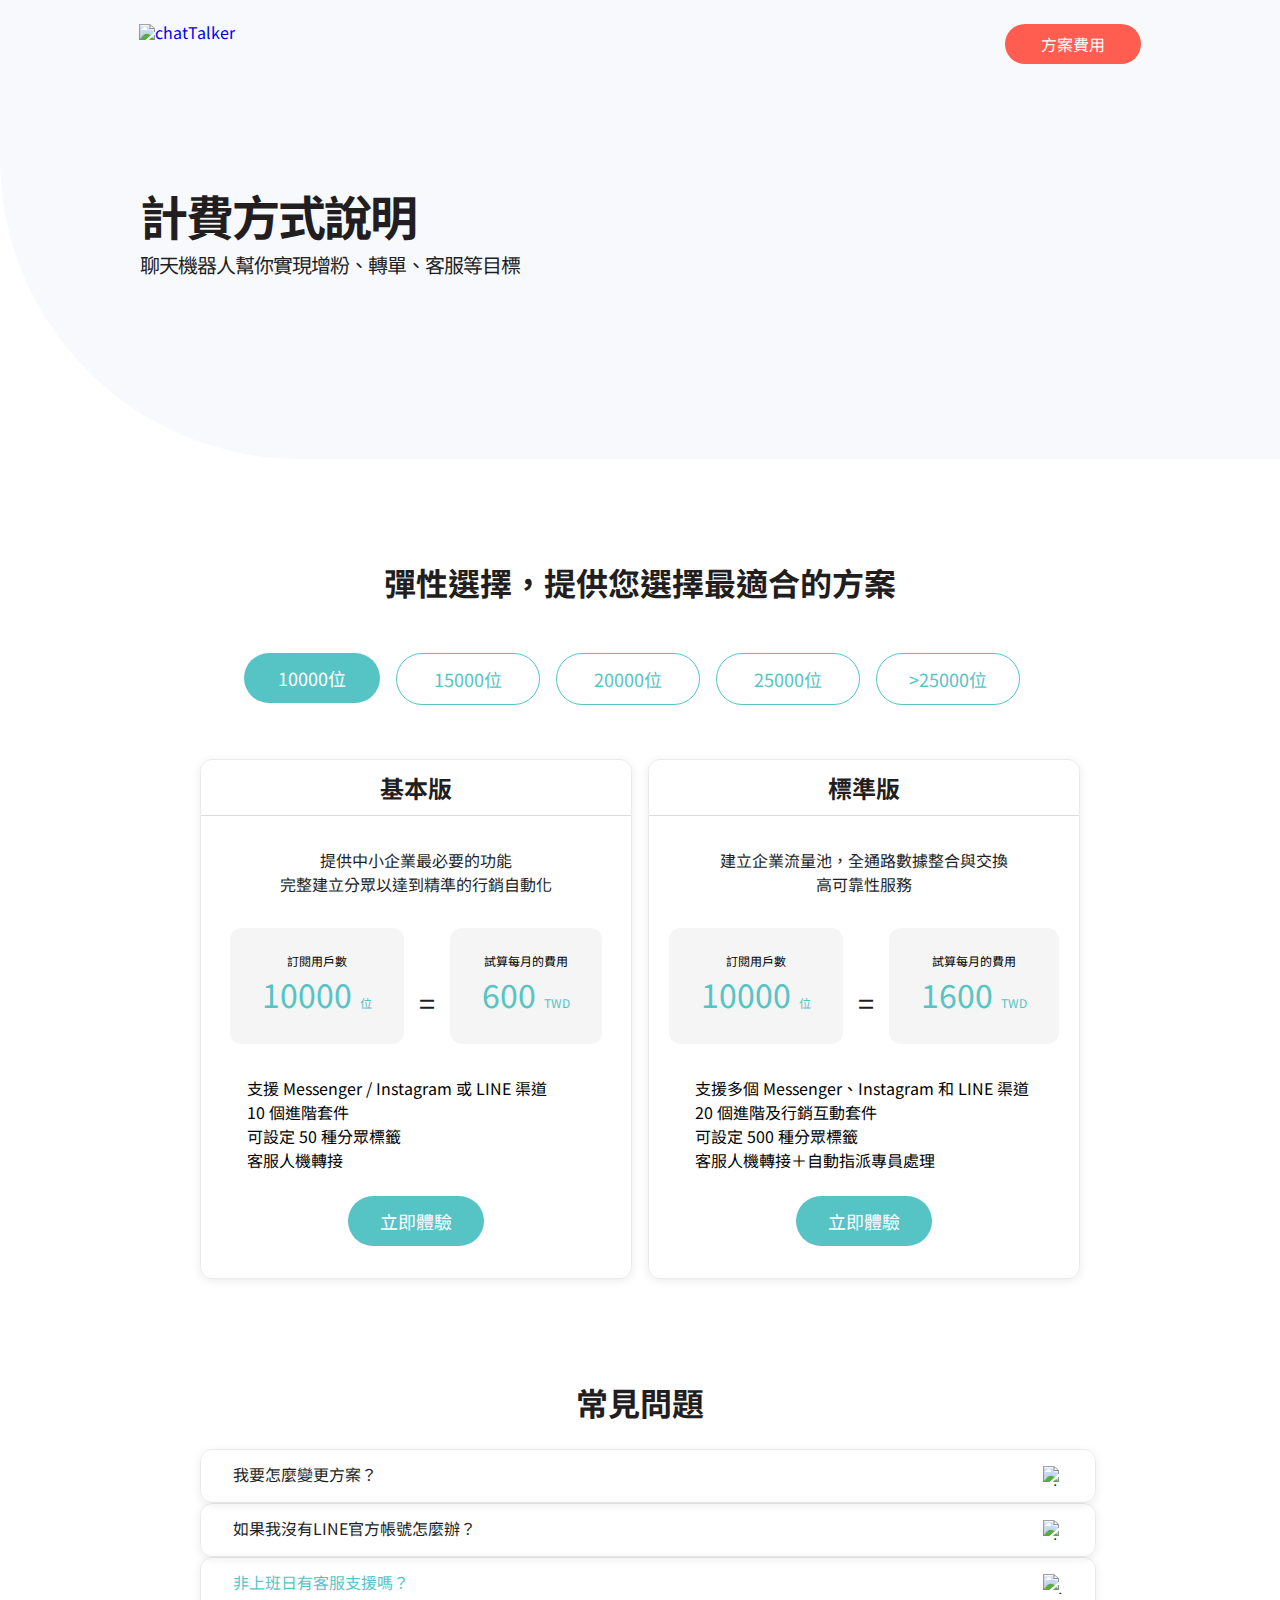
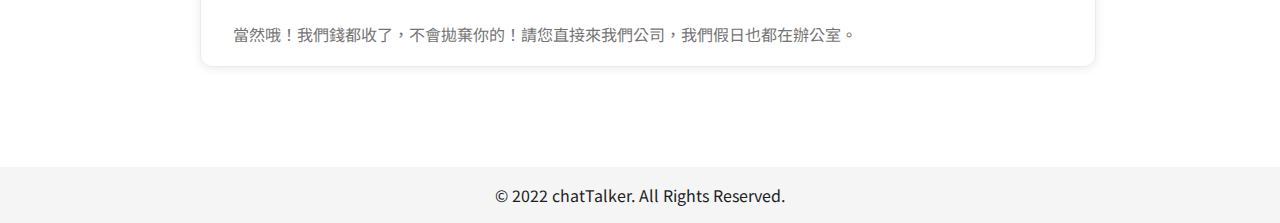
==== p2.html @ 7a667b2c "切版任務二 - chatTalker AI 機器人" ====
<!DOCTYPE html>
<html lang="en">
<head>
    <meta charset="UTF-8">
    <meta http-equiv="X-UA-Compatible" content="IE=edge">
    <meta name="viewport" content="width=device-width, initial-scale=1.0">
    <title>ChatTalker-2</title>
    <link rel="stylesheet" href="./all.css">
    <link rel="preconnect" href="https://fonts.googleapis.com">
    <link rel="preconnect" href="https://fonts.googleapis.com">
    <link rel="preconnect" href="https://fonts.gstatic.com" crossorigin>
    <link href="https://fonts.googleapis.com/css2?family=Noto+Sans+TC:wght@400;700&display=swap" rel="stylesheet"> 
</head>
<body>
    <div class="wrap">
        <div class="header_p2">
            <div class="header_nav">
                <h1><a href="#"><img src="https://raw.githubusercontent.com/hexschool/webLayoutTraining1st/master/chatTalker_images/logo.png" alt="chatTalker"></a></h1>
                <a href="" class="redbut">方案費用</a>
            </div>
            <div class="header_main">
                <div class="header_main_title hmtitle_p2">
                    <h2 class="header_title">計費方式說明</h2>
                    <p class="header_title_s">聊天機器人幫你實現增粉、轉單、客服等目標</p>
                </div>   
            </div>
        </div>
        <div class="container">
            <h2 class="zone_title">彈性選擇，提供您選擇最適合的方案</h2>
            <ul class="container_pricebuts">
                <li><a href="#" class="greenbut">10000位</a></li>
                <li><a href="#" class="greenbut_outline">15000位</a></li>
                <li><a href="#" class="greenbut_outline">20000位</a></li>
                <li><a href="#" class="greenbut_outline">25000位</a></li>
                <li><a href="#" class="greenbut_outline">>25000位</a></li>
            </ul>
            <div class="container_zoneall">
                <div class="container_zone">
                    <h3>基本版</h3>
                    <p class="zone_w">提供中小企業最必要的功能<br>完整建立分眾以達到精準的行銷自動化</p>
                    <ul class="container_rule">
                        <li class="rule_box">
                            <p>訂閱用戶數</p>
                            <p class="box_wgreen"><span>10000</span>位</p>
                        </li>
                        <li class="rule_is">=</li>
                        <li class="rule_box">
                            <p>試算每月的費用</p>
                            <p class="box_wgreen"><span>600</span>TWD</p>
                        </li>
                    </ul>
                    <ul class="container_list">
                        <li>支援 Messenger / Instagram 或 LINE 渠道</li>
                        <li>10 個進階套件</li>
                        <li>可設定 50 種分眾標籤</li>
                        <li>客服人機轉接</li>
                    </ul>
                    <a href="" class="greenbut gbutp2">立即體驗</a>
                </div>
                <div class="container_zone">
                    <h3>標準版</h3>
                    <p class="zone_w">建立企業流量池，全通路數據整合與交換<br>高可靠性服務</p>
                    <ul class="container_rule">
                        <li class="rule_box">
                            <p>訂閱用戶數</p>
                            <p class="box_wgreen"><span>10000</span>位</p>
                        </li>
                        <li class="rule_is">=</li>
                        <li class="rule_box">
                            <p>試算每月的費用</p>
                            <p class="box_wgreen"><span>1600</span>TWD</p>
                        </li>
                    </ul>
                    <ul class="container_list">
                        <li>支援多個 Messenger、Instagram 和 LINE 渠道</li>
                        <li>20 個進階及行銷互動套件</li>
                        <li>可設定 500 種分眾標籤</li>
                        <li>客服人機轉接＋自動指派專員處理</li>
                    </ul>
                    <a href="" class="greenbut">立即體驗</a>
                </div>
            </div>
        </div>
        <div class="qa">
            <h3 class="zone_title">常見問題</h3>
            <ul class="qa_list">
                <li>
                    <div class="qa_list_title">
                        <h3>我要怎麼變更方案？</h3>
                        <img src="https://raw.githubusercontent.com/hexschool/webLayoutTraining1st/master/chatTalker_images/icon_plus.svg" alt="plus">
                    </div>
                    <p></p>
                </li>
                <li>
                    <div class="qa_list_title">
                        <h3>如果我沒有LINE官方帳號怎麼辦？</h3>
                        <img src="https://raw.githubusercontent.com/hexschool/webLayoutTraining1st/master/chatTalker_images/icon_plus.svg" alt="plus">
                    </div>
                    <p></p>
                </li>
                <li class="qalist_open">
                    <div class="qa_list_title">
                        <h3>非上班日有客服支援嗎？</h3>
                        <img src="https://raw.githubusercontent.com/hexschool/webLayoutTraining1st/master/chatTalker_images/icon_minus.svg" alt="minus">
                    </div>
                    <p>當然哦！我們錢都收了，不會拋棄你的！請您直接來我們公司，我們假日也都在辦公室。</p>                   
                </li>
            </ul>
        </div>
        <div class="footer">
            <p>© 2022 chatTalker. All Rights Reserved.</p>
        </div>
    </div>
</body>
</html>
---- all.css ----
/* http://meyerweb.com/eric/tools/css/reset/ 
   v2.0 | 20110126
   License: none (public domain)
*/
html, body, div, span, applet, object, iframe,
h1, h2, h3, h4, h5, h6, p, blockquote, pre,
a, abbr, acronym, address, big, cite, code,
del, dfn, em, img, ins, kbd, q, s, samp,
small, strike, strong, sub, sup, tt, var,
b, u, i, center,
dl, dt, dd, ol, ul, li,
fieldset, form, label, legend,
table, caption, tbody, tfoot, thead, tr, th, td,
article, aside, canvas, details, embed,
figure, figcaption, footer, header, hgroup,
menu, nav, output, ruby, section, summary,
time, mark, audio, video {
  margin: 0;
  padding: 0;
  border: 0;
  font-size: 100%;
  font: inherit;
  vertical-align: baseline;
}

/* HTML5 display-role reset for older browsers */
article, aside, details, figcaption, figure,
footer, header, hgroup, menu, nav, section {
  display: block;
}

body {
  line-height: 1;
}

ol, ul {
  list-style: none;
}

blockquote, q {
  quotes: none;
}

blockquote:before, blockquote:after,
q:before, q:after {
  content: '';
  content: none;
}

table {
  border-collapse: collapse;
  border-spacing: 0;
}

.header {
  width: 100%;
  background-image: url(https://raw.githubusercontent.com/hexschool/webLayoutTraining1st/master/chatTalker_images/bg_home.svg), url(https://raw.githubusercontent.com/hexschool/webLayoutTraining1st/master/chatTalker_images/ball01.svg);
  background-repeat: no-repeat,no-repeat;
  background-position: 100% 0,-25% 140%;
  background-size: contain,auto;
}

.header_p2 {
  background: #F7F9FD;
  border-bottom-left-radius: 300px;
  background-image: url(https://raw.githubusercontent.com/hexschool/webLayoutTraining1st/master/chatTalker_images/banner.svg);
  background-repeat: no-repeat;
  background-position: 90% 0;
  background-size: contain;
  margin-bottom: 100px;
}

.header_nav {
  padding: 24px 139px;
  display: -webkit-box;
  display: -ms-flexbox;
  display: flex;
  -webkit-box-pack: justify;
      -ms-flex-pack: justify;
          justify-content: space-between;
  margin-bottom: 30px;
}

.header_nav h1 {
  width: 218px;
  height: 40px;
}

.redbut {
  display: block;
  padding: 8px 32px;
  background: #FF5D50;
  border-radius: 10em;
  color: #FFF;
  font-size: 16px;
  line-height: 24px;
  width: 136px;
  text-align: center;
}

.header_main {
  display: -webkit-box;
  display: -ms-flexbox;
  display: flex;
  padding: 0 140px 117px;
}

.header_main_title {
  width: 50%;
  margin-top: 158px;
  letter-spacing: -1px;
  margin-bottom: 158px;
}

.header_title_m {
  font-size: 18px;
  line-height: 26px;
  font-weight: bold;
  color: #56C4C5;
}

.header_title {
  font-size: 48px;
  line-height: 70px;
  color: #221E1F;
  font-weight: bold;
  letter-spacing: -2px;
}

.header_title_s {
  font-size: 20px;
  color: #221E1F;
  line-height: 29px;
}

.haeder_main_pic {
  width: 50%;
}

.hmtitle_p2 {
  margin-top: 62px;
  margin-bottom: 63px;
}

@media screen and (max-width: 376px) {
  .header {
    width: 100%;
    background-image: url(https://raw.githubusercontent.com/hexschool/webLayoutTraining1st/master/chatTalker_images/bg_home_sm.svg);
    background-repeat: no-repeat;
    background-position: 60% 94%;
    background-size: 90%;
  }
  .header_nav {
    padding: 16px 20px;
    margin-bottom: 0;
    border-bottom: 1px solid #FFD153;
  }
  .header_nav h1 {
    width: 40%;
    padding-top: 10px;
  }
  .header_main {
    display: block;
    padding: 8% 5% 0;
  }
  .header_main_title {
    width: 100%;
    margin-top: 0;
    letter-spacing: 0;
    margin-bottom: 0;
  }
  .header_title_m {
    font-size: 16px;
    line-height: 24px;
  }
  .header_title {
    font-size: 32px;
    line-height: 46px;
  }
  .header_title_s {
    font-size: 16px;
    line-height: 24px;
  }
  .haeder_main_pic {
    width: 90%;
    margin-top: 8%;
    margin-right: 3%;
    margin-left: 5%;
  }
  .header_p2 {
    background-image: url(https://raw.githubusercontent.com/hexschool/webLayoutTraining1st/master/chatTalker_images/banner_sm.svg);
    background-position: 0 25px;
    background-size: cover;
    margin-bottom: 16%;
  }
  .header_p2 .header_nav {
    background: #FFF;
  }
  .header_p2 .header_title_s {
    padding-bottom: 107%;
  }
}

.greenbut {
  display: block;
  padding: 12px 32px;
  background: #56C4C5;
  border-radius: 10em;
  color: #FFF;
  font-size: 18px;
  line-height: 26px;
  width: 136px;
  text-align: center;
  margin-top: 24px;
  margin-left: auto;
  margin-right: auto;
}

.greenbut_outline {
  display: block;
  padding: 12px 32px;
  background: #FFFFFF;
  border-radius: 10em;
  color: #FFF;
  font-size: 18px;
  line-height: 26px;
  width: 136px;
  text-align: center;
  margin-top: 24px;
  border: 1px solid #56C4C5;
  color: #56C4C5;
  width: 144px;
}

.allzones {
  padding-top: 100px;
  padding-bottom: 100px;
  background-image: url(https://raw.githubusercontent.com/hexschool/webLayoutTraining1st/master/chatTalker_images/ball01.svg), url(https://raw.githubusercontent.com/hexschool/webLayoutTraining1st/master/chatTalker_images/ball02.svg);
  background-repeat: no-repeat;
  background-position: -25% -14.5%, 110% 60%;
}

.zone_title {
  font-size: 32px;
  color: #221E1F;
  line-height: 46px;
  font-weight: bold;
  text-align: center;
  margin-bottom: 24px;
}

.zone_title_s {
  font-size: 20px;
  line-height: 29px;
  color: #221E1F;
  text-align: center;
}

.allzones_zone1 {
  margin-bottom: 100px;
}

.zone1_media {
  display: -webkit-box;
  display: -ms-flexbox;
  display: flex;
  width: 970px;
  margin: 0 auto;
}

.zone1_media li {
  margin-left: 30px;
  margin-right: 30px;
  text-align: center;
}

.zone1_media img {
  width: 90px;
  margin-bottom: 24px;
}

.zone1_media h3 {
  font-size: 24px;
  line-height: 35px;
  font-weight: bold;
  margin-bottom: 24px;
}

.zone1_media p {
  font-size: 16px;
  line-height: 24px;
  color: #747474;
}

.zone2_role {
  width: 80%;
  margin: 48px auto 100px;
  display: -webkit-box;
  display: -ms-flexbox;
  display: flex;
  -webkit-box-pack: space-evenly;
      -ms-flex-pack: space-evenly;
          justify-content: space-evenly;
}

.zone2_role li {
  width: 25%;
  border: 1px solid #00000014;
  -webkit-box-shadow: 0px 2px 10px #00000014;
          box-shadow: 0px 2px 10px #00000014;
  border-radius: 12px;
  margin-left: 8px;
  margin-right: 8px;
  padding: 0 16px 24px;
  background-color: #fff;
}

.zone2_role h4 {
  font-size: 16px;
  line-height: 24px;
  color: #56C4C5;
  font-weight: bold;
  text-align: center;
  margin-top: 252px;
  margin-bottom: 16px;
}

.zone2_role p {
  font-size: 16px;
  line-height: 24px;
  color: #221E1F;
  font-weight: normal;
  text-align: center;
}

.zone2_role1 {
  background-image: url(https://raw.githubusercontent.com/hexschool/webLayoutTraining1st/master/chatTalker_images/ch01.svg);
  background-repeat: no-repeat;
}

.zone2_role2 {
  background-image: url(https://raw.githubusercontent.com/hexschool/webLayoutTraining1st/master/chatTalker_images/ch02.svg);
  background-repeat: no-repeat;
}

.zone2_role3 {
  background-image: url(https://raw.githubusercontent.com/hexschool/webLayoutTraining1st/master/chatTalker_images/ch03.svg);
  background-repeat: no-repeat;
}

.zone2_role4 {
  background-image: url(https://raw.githubusercontent.com/hexschool/webLayoutTraining1st/master/chatTalker_images/ch04.svg);
  background-repeat: no-repeat;
}

.allzones_zone3 {
  display: -webkit-box;
  display: -ms-flexbox;
  display: flex;
  -webkit-box-orient: horizontal;
  -webkit-box-direction: reverse;
      -ms-flex-direction: row-reverse;
          flex-direction: row-reverse;
  width: 80%;
  margin: 0 auto;
}

.zone3_jobs {
  display: -webkit-box;
  display: -ms-flexbox;
  display: flex;
  width: 50%;
  -ms-flex-wrap: wrap;
      flex-wrap: wrap;
}

.zone3_job {
  width: 25%;
  border: 1px solid #00000014;
  -webkit-box-shadow: 0px 2px 10px #00000014;
          box-shadow: 0px 2px 10px #00000014;
  border-radius: 12px;
  margin-left: 8px;
  margin-right: 8px;
  padding: 32px;
  width: 40%;
  margin: 14px 23px;
}

.zone3_job div {
  width: 50%;
  border: 1px solid #00000014;
  -webkit-box-shadow: 0px 2px 10px #00000014;
          box-shadow: 0px 2px 10px #00000014;
  border-radius: 100rem;
  margin-left: 8px;
  margin-right: 8px;
  padding: 15px;
}

.zone3_job h3 {
  font-size: 18px;
  line-height: 26x;
  font-weight: bold;
  margin-top: 24px;
  margin-bottom: 16px;
}

.zone3_job p {
  font-size: 16px;
  line-height: 24px;
  color: #221E1F;
}

.zone3_titles {
  width: 30%;
  margin-top: 165px;
  margin-right: 50px;
  margin-left: 137px;
}

.zone3_titles .zone_title {
  text-align: left;
}

.zone3_titles .zone_title_s {
  text-align: left;
}

.zone3_titles .greenbut {
  margin-left: 0;
}

.container {
  margin-bottom: 100px;
  background-image: url(https://raw.githubusercontent.com/hexschool/webLayoutTraining1st/master/chatTalker_images/ball03.svg);
  background-repeat: no-repeat;
  background-size: 360px;
  background-position: -30% 80%;
}

.container_pricebuts {
  display: -webkit-box;
  display: -ms-flexbox;
  display: flex;
  -webkit-box-pack: center;
      -ms-flex-pack: center;
          justify-content: center;
}

.container_pricebuts li {
  margin-right: 16px;
}

.container_zoneall {
  display: -webkit-box;
  display: -ms-flexbox;
  display: flex;
  padding-left: 15%;
  padding-right: 15%;
  margin-top: 54px;
}

.container_zone {
  width: 25%;
  border: 1px solid #00000014;
  -webkit-box-shadow: 0px 2px 10px #00000014;
          box-shadow: 0px 2px 10px #00000014;
  border-radius: 12px;
  margin-left: 8px;
  margin-right: 8px;
  padding: 0 16px 24px;
  padding-left: 0;
  padding-right: 0;
  padding-bottom: 32px;
  width: 50%;
}

.container_zone h3 {
  font-size: 24px;
  line-height: 35px;
  color: #221E1F;
  padding: 10px 19px;
  text-align: center;
  font-weight: bold;
  border-bottom: 1px solid #DDDDDD;
}

.zone_w {
  font-size: 16px;
  line-height: 24px;
  color: #221E1F;
  margin-top: 32px;
  margin-bottom: 32px;
  text-align: center;
}

.container_rule {
  display: -webkit-box;
  display: -ms-flexbox;
  display: flex;
  -webkit-box-align: center;
      -ms-flex-align: center;
          align-items: center;
  -webkit-box-pack: center;
      -ms-flex-pack: center;
          justify-content: center;
}

.rule_box {
  background: #F5F5F5;
  border-radius: 12px;
  padding: 24px 32px;
  text-align: center;
  margin-bottom: 32px;
}

.rule_box p {
  font-size: 12px;
  line-height: 17px;
  margin-bottom: 8px;
}

.box_wgreen {
  color: #56C4C5;
}

.box_wgreen span {
  font-size: 32px;
  line-height: 35px;
  padding-right: 8px;
}

.rule_is {
  margin-left: 15px;
  margin-right: 15px;
  font-size: 29px;
  line-height: 42px;
  color: #221E1F;
}

.container_list {
  margin: 0 46px 8px;
}

.container_list li {
  font-size: 16px;
  line-height: 24px;
  list-style-image: url(https://raw.githubusercontent.com/hexschool/webLayoutTraining1st/master/chatTalker_images/icon_check.svg);
}

@media screen and (max-width: 376px) {
  .zone_title {
    font-size: 28px;
    line-height: 40px;
    margin-bottom: 32px;
  }
  .zone_title_s {
    font-size: 18px;
    line-height: 26px;
  }
  .allzones {
    padding-left: 5.4%;
    padding-right: 5.4%;
    padding-bottom: 16%;
    background-image: url(https://raw.githubusercontent.com/hexschool/webLayoutTraining1st/master/chatTalker_images/ball01.svg), url(https://raw.githubusercontent.com/hexschool/webLayoutTraining1st/master/chatTalker_images/ball02.svg);
    background-repeat: no-repeat;
    background-size: 126px,135px;
    background-position: -32% 2.8%,122% 61%;
  }
  .allzones_zone1 {
    margin-bottom: 16%;
  }
  .zone1_media {
    width: 100%;
    display: block;
  }
  .zone1_media li {
    margin-left: 18%;
    margin-right: 18%;
    margin-bottom: 6.4%;
  }
  .zone1_media img {
    width: 20%;
    margin-bottom: 5%;
  }
  .zone1_media h3 {
    font-size: 18px;
    line-height: 26px;
    margin-bottom: 5%;
  }
  .zone2_role {
    display: block;
    margin: 8.5% 9.8% 16%;
  }
  .zone2_role li {
    width: 100%;
    margin-left: 0;
    margin-right: 0;
    margin-bottom: 9%;
  }
  .zone2_role h4 {
    margin-top: 120%;
  }
  .allzones_zone3 {
    display: block;
    width: 100%;
  }
  .zone3_titles {
    width: 100%;
    margin-left: 0;
    margin-right: 0;
    margin-top: 0;
  }
  .zone3_titles .zone_title {
    text-align: center;
  }
  .zone3_titles .zone_title_s {
    font-size: 16px;
    line-height: 24px;
    text-align: center;
  }
  .zone3_titles .greenbut {
    margin-left: auto;
  }
  .zone3_jobs {
    display: block;
    margin-top: 9.5%;
    width: 100%;
  }
  .zone3_job {
    background: #FFFFFF;
    width: 70%;
    margin-left: 15%;
    margin-right: 15%;
    margin-bottom: 7.3%;
  }
  .container {
    padding-left: 5.4%;
    padding-right: 5.4%;
    margin-bottom: 16%;
    background-size: 200px;
    background-position: -60% 60%;
  }
  .container_pricebuts {
    -webkit-box-pack: start;
        -ms-flex-pack: start;
            justify-content: flex-start;
  }
  .container_pricebuts .greenbut {
    margin-top: 0;
  }
  .container_pricebuts .greenbut_outline {
    margin-top: 0;
  }
  .container_zoneall {
    display: block;
    margin-top: 9.5%;
    padding-left: 0;
    padding-right: 0;
  }
  .container_zone {
    width: 100%;
    margin-left: 0;
    margin-right: 0;
    margin-bottom: 7.2%;
    background: #FFF;
  }
  .container_zone h3 {
    padding-top: 4.8%;
    padding-bottom: 4.8%;
  }
  .zone_w {
    margin-top: 24px;
    margin-bottom: 24px;
  }
  .rule_box {
    padding: 4.8%;
    margin-bottom: 8.1%;
  }
  .rule_is {
    margin-left: 2%;
    margin-right: 2%;
    margin-bottom: 9%;
  }
  .box_wgreen span {
    font-size: 28px;
  }
  .container_list {
    margin-left: 13%;
    margin-right: 4.8%;
  }
  .container_list li {
    font-size: 14px;
    line-height: 20px;
  }
}

.fdzone {
  padding-left: 10%;
  padding-right: 10%;
  background-image: url(https://raw.githubusercontent.com/hexschool/webLayoutTraining1st/master/chatTalker_images/ball03.svg);
  background-repeat: no-repeat;
  background-position: 50px 35px;
}

.fdzone_cards {
  display: -webkit-box;
  display: -ms-flexbox;
  display: flex;
  margin-top: 96px;
}

.fdzone_card {
  width: 33.33%;
  border: 1px solid #00000014;
  -webkit-box-shadow: 0px 2px 10px #00000014;
          box-shadow: 0px 2px 10px #00000014;
  border-radius: 12px;
  margin-left: 8px;
  margin-right: 8px;
  padding: 48px 32px 24px;
  background: #FFFFFF;
  position: relative;
}

.fdzone_card p {
  font-size: 16px;
  line-height: 24px;
  color: #221E1F;
  padding-bottom: 24px;
  border-bottom: 1px solid #747474;
}

.fdzone_card h4 {
  font-size: 16px;
  line-height: 24px;
  padding-top: 24px;
  font-weight: bold;
  color: #221E1F;
}

.fdzone_card .fdzone_card_job {
  border-bottom: 0;
  padding-bottom: 0;
}

.fdzone_boxbm {
  display: -webkit-box;
  display: -ms-flexbox;
  display: flex;
  -webkit-box-pack: justify;
      -ms-flex-pack: justify;
          justify-content: space-between;
  -webkit-box-align: center;
      -ms-flex-align: center;
          align-items: center;
}

.fdzone_card_level img {
  width: 16px;
}

.fdzone_card_pic {
  position: absolute;
  top: -48px;
  width: 80px;
  height: 80px;
  border-radius: 10em;
  background-size: contain;
}

.fpic1 {
  background-image: url(https://raw.githubusercontent.com/hexschool/webLayoutTraining1st/master/chatTalker_images/user01.jpg);
}

.fpic2 {
  background-image: url(https://raw.githubusercontent.com/hexschool/webLayoutTraining1st/master/chatTalker_images/user02.jpg);
}

.fpic3 {
  background-image: url(https://raw.githubusercontent.com/hexschool/webLayoutTraining1st/master/chatTalker_images/user03.jpg);
}

.scrolldots {
  display: -webkit-box;
  display: -ms-flexbox;
  display: flex;
  margin-top: 24px;
  margin-bottom: 100px;
  -webkit-box-pack: center;
      -ms-flex-pack: center;
          justify-content: center;
}

.scrolldots li {
  width: 10px;
  height: 10px;
  border-radius: 10em;
  background: #DDDDDD;
  margin-right: 8px;
}

.scrolldots li:last-of-type {
  width: 16px;
  background: #FFD153;
}

.ending {
  background-image: url(https://raw.githubusercontent.com/hexschool/webLayoutTraining1st/master/chatTalker_images/home_footer.svg);
  background-repeat: no-repeat;
  background-size: 100%;
  text-align: center;
  padding-bottom: 100px;
}

.ending h3 {
  font-size: 32px;
  line-height: 46px;
  font-weight: bold;
  text-align: center;
  padding-top: 260px;
  margin-bottom: 24px;
}

@media screen and (max-width: 376px) {
  .fdzone {
    padding-left: 5.4%;
    padding-right: 5.4%;
    background-position: -33% 16%;
  }
  .fdzone_cards {
    margin-top: 27%;
  }
  .fdzone_card {
    width: 100%;
    margin-left: 0;
    margin-right: 0;
  }
  .fdzone_card:nth-of-type(2), .fdzone_card:nth-of-type(3) {
    display: none;
  }
  .scrolldots {
    margin-bottom: 16%;
  }
  .ending {
    background-image: url(https://raw.githubusercontent.com/hexschool/webLayoutTraining1st/master/chatTalker_images/footer_sm.svg);
    padding-bottom: 16%;
  }
  .ending h3 {
    padding-top: 78%;
    font-size: 24px;
    margin-bottom: 0;
  }
}

.qa {
  margin-left: 15%;
  margin-right: 15%;
  margin-bottom: 100px;
}

.qa_list li {
  width: 100%;
  border: 1px solid #00000014;
  -webkit-box-shadow: 0px 2px 10px #00000014;
          box-shadow: 0px 2px 10px #00000014;
  border-radius: 12px;
  margin-left: 8px;
  margin-right: 8px;
  padding: 0 16px 24px;
  padding: 16px 32px;
  cursor: pointer;
}

.qa_list p {
  display: none;
}

.qa_list_title {
  display: -webkit-box;
  display: -ms-flexbox;
  display: flex;
  -webkit-box-pack: justify;
      -ms-flex-pack: justify;
          justify-content: space-between;
  color: #221E1F;
}

.qa_list_title img {
  width: 20px;
  height: 20px;
}

.qalist_open h3 {
  color: #56C4C5;
}

.qalist_open p {
  display: block;
  color: #747474;
  font-size: 16px;
  line-height: 32px;
  margin-top: 24px;
}

@media screen and (max-width: 376px) {
  .qa {
    margin-left: 5.4%;
    margin-right: 5.4%;
    margin-bottom: 16%;
  }
  .qa_list li {
    margin-left: 0;
    margin-right: 0;
    margin-bottom: 4.8%;
    padding: 4.8%;
  }
}

*, *::before, *::after {
  -webkit-box-sizing: border-box;
          box-sizing: border-box;
}

img {
  width: 100%;
}

a {
  text-decoration: none;
}

.wrap {
  width: 100%;
  max-width: 1366px;
  margin: 0 auto;
  font-family: 'Noto Sans TC', sans-serif;
  position: relative;
}

.footer {
  background: #F5F5F5;
  padding-top: 16px;
  padding-bottom: 16px;
  text-align: center;
  font-size: 16px;
  line-height: 24px;
  color: #221E1F;
}
/*# sourceMappingURL=all.css.map */
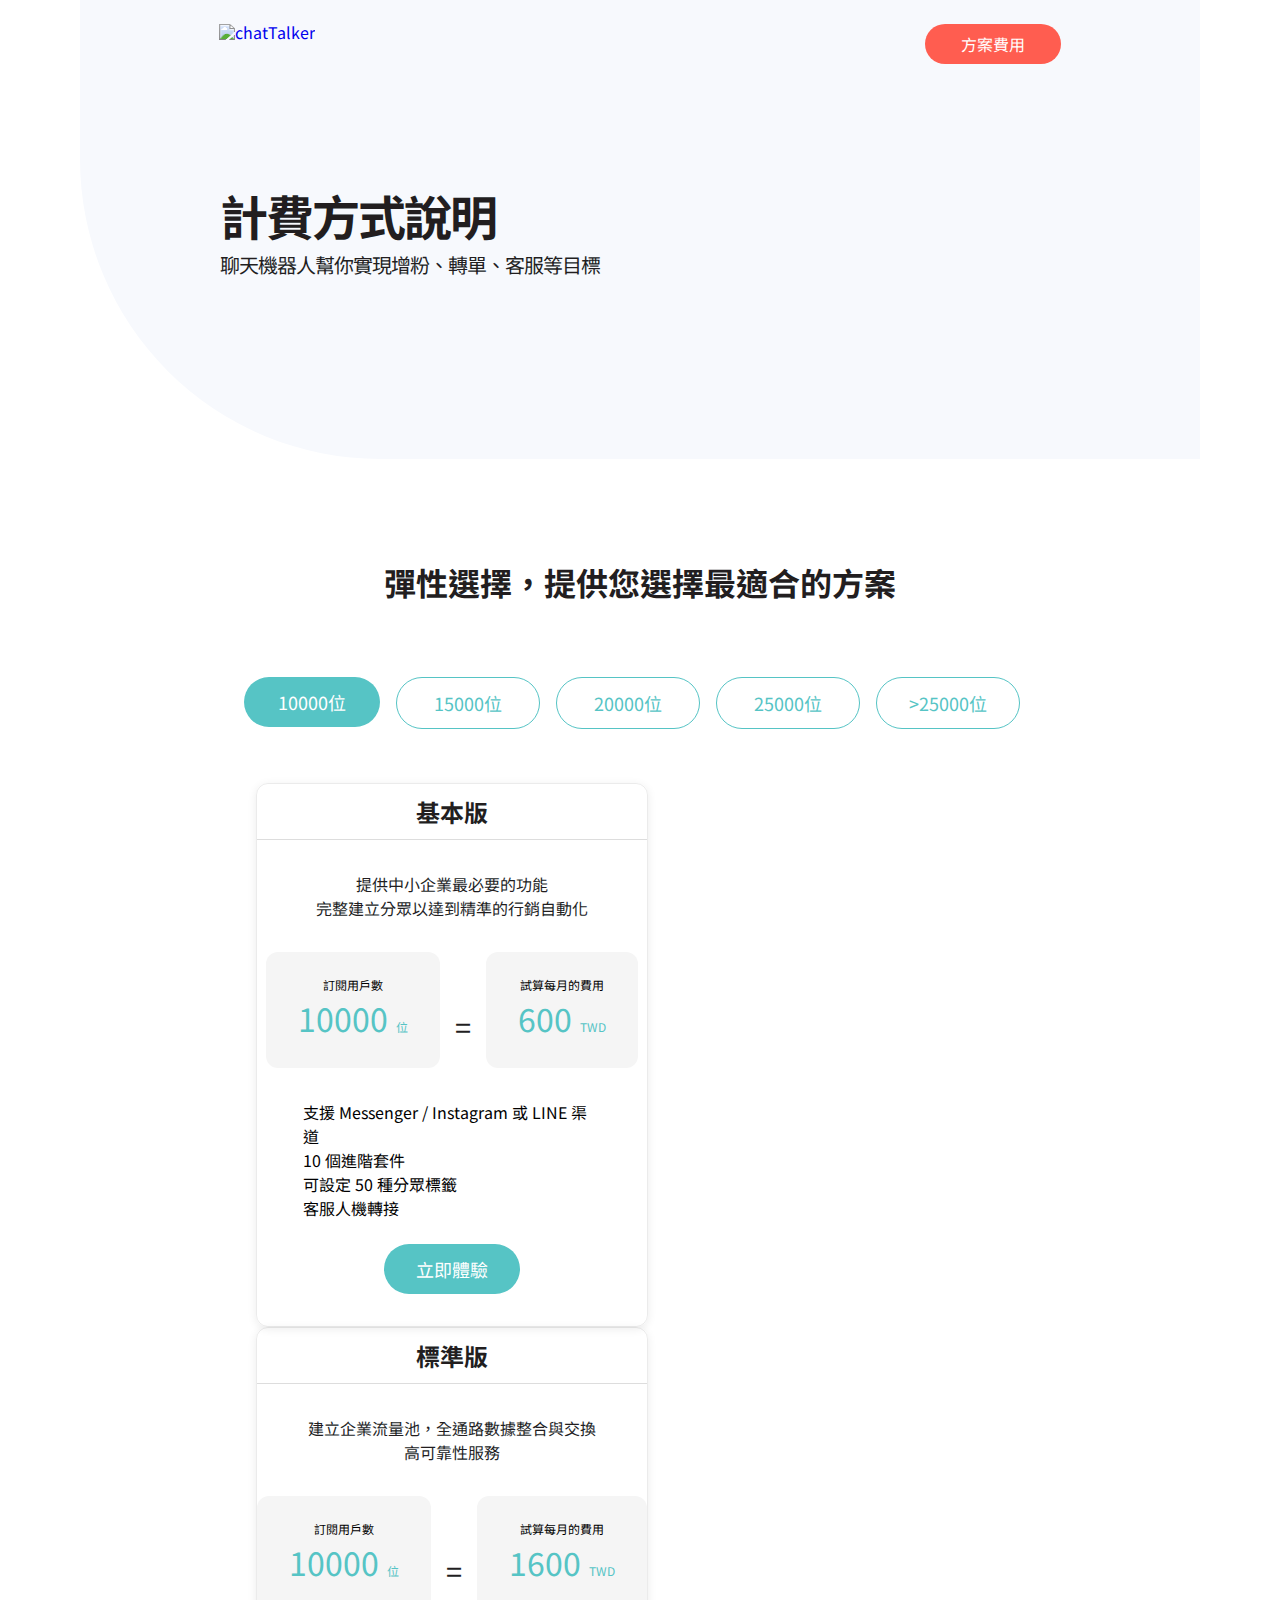
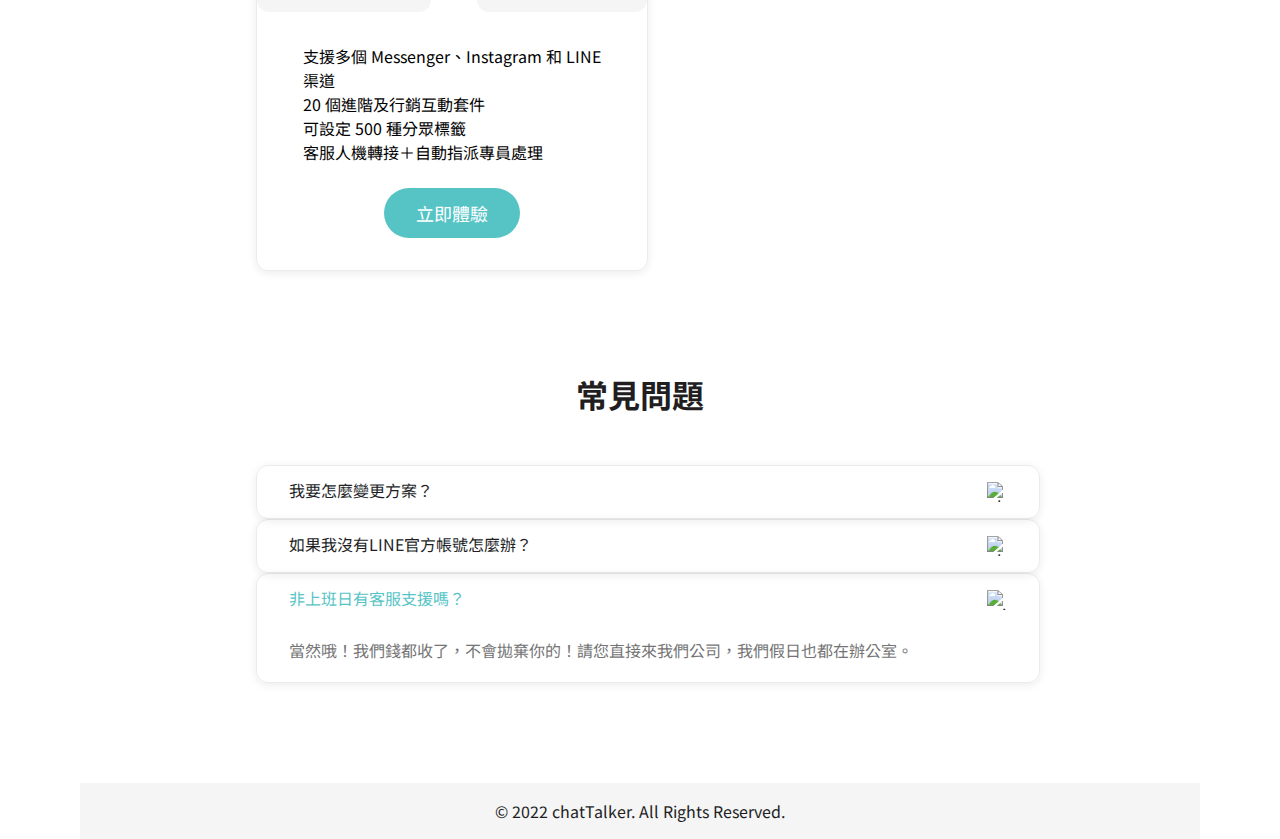
==== commit 05264f2f: "修改1" ====
--- a/p2.html
+++ b/p2.html
@@ -38,17 +38,17 @@
                 <div class="container_zone">
                     <h3>基本版</h3>
                     <p class="zone_w">提供中小企業最必要的功能<br>完整建立分眾以達到精準的行銷自動化</p>
-                    <ul class="container_rule">
-                        <li class="rule_box">
+                    <div class="container_rule">
+                        <div class="rule_box">
                             <p>訂閱用戶數</p>
                             <p class="box_wgreen"><span>10000</span>位</p>
-                        </li>
-                        <li class="rule_is">=</li>
-                        <li class="rule_box">
+                        </div>
+                        <p class="rule_is">=</p>
+                        <div class="rule_box">
                             <p>試算每月的費用</p>
                             <p class="box_wgreen"><span>600</span>TWD</p>
-                        </li>
-                    </ul>
+                        </div>
+                    </div>
                     <ul class="container_list">
                         <li>支援 Messenger / Instagram 或 LINE 渠道</li>
                         <li>10 個進階套件</li>
@@ -60,17 +60,17 @@
                 <div class="container_zone">
                     <h3>標準版</h3>
                     <p class="zone_w">建立企業流量池，全通路數據整合與交換<br>高可靠性服務</p>
-                    <ul class="container_rule">
-                        <li class="rule_box">
+                    <div class="container_rule">
+                        <div class="rule_box">
                             <p>訂閱用戶數</p>
                             <p class="box_wgreen"><span>10000</span>位</p>
-                        </li>
-                        <li class="rule_is">=</li>
-                        <li class="rule_box">
+                        </div>
+                        <p class="rule_is">=</p>
+                        <div class="rule_box">
                             <p>試算每月的費用</p>
                             <p class="box_wgreen"><span>1600</span>TWD</p>
-                        </li>
-                    </ul>
+                        </div>
+                    </div>
                     <ul class="container_list">
                         <li>支援多個 Messenger、Instagram 和 LINE 渠道</li>
                         <li>20 個進階及行銷互動套件</li>
--- a/all.css
+++ b/all.css
@@ -1,3 +1,33 @@
+*, *::before, *::after {
+  -webkit-box-sizing: border-box;
+          box-sizing: border-box;
+}
+
+img {
+  width: 100%;
+}
+
+a {
+  text-decoration: none;
+}
+
+.wrap {
+  max-width: 1120px;
+  margin: 0 auto;
+  font-family: 'Noto Sans TC', sans-serif;
+  position: relative;
+}
+
+.footer {
+  background: #F5F5F5;
+  padding-top: 16px;
+  padding-bottom: 16px;
+  text-align: center;
+  font-size: 16px;
+  line-height: 24px;
+  color: #221E1F;
+}
+
 /* http://meyerweb.com/eric/tools/css/reset/ 
    v2.0 | 20110126
    License: none (public domain)
@@ -216,6 +246,11 @@
   margin-right: auto;
 }
 
+.greenbut:hover {
+  background: #FFD153;
+  color: #221E1F;
+}
+
 .greenbut_outline {
   display: block;
   padding: 12px 32px;
@@ -234,67 +269,67 @@
 
 .allzones {
   padding-top: 100px;
-  padding-bottom: 100px;
   background-image: url(https://raw.githubusercontent.com/hexschool/webLayoutTraining1st/master/chatTalker_images/ball01.svg), url(https://raw.githubusercontent.com/hexschool/webLayoutTraining1st/master/chatTalker_images/ball02.svg);
   background-repeat: no-repeat;
   background-position: -25% -14.5%, 110% 60%;
 }
 
+.allzones > div {
+  margin-bottom: 100px;
+}
+
 .zone_title {
   font-size: 32px;
   color: #221E1F;
   line-height: 46px;
   font-weight: bold;
   text-align: center;
+  margin-bottom: 48px;
+}
+
+.zone_title_s {
+  font-size: 18px;
+  line-height: 26px;
+  color: #221E1F;
+  text-align: center;
+}
+
+.zone_media {
+  display: -webkit-box;
+  display: -ms-flexbox;
+  display: flex;
+  width: 85%;
+  margin: 0 auto;
+}
+
+.zone_media li {
+  width: 30%;
+  margin-left: 3%;
+  margin-right: 3%;
+  text-align: center;
+}
+
+.zone_media img {
+  width: 40%;
   margin-bottom: 24px;
 }
 
-.zone_title_s {
-  font-size: 20px;
-  line-height: 29px;
-  color: #221E1F;
-  text-align: center;
-}
-
-.allzones_zone1 {
-  margin-bottom: 100px;
-}
-
-.zone1_media {
-  display: -webkit-box;
-  display: -ms-flexbox;
-  display: flex;
-  width: 970px;
-  margin: 0 auto;
-}
-
-.zone1_media li {
-  margin-left: 30px;
-  margin-right: 30px;
-  text-align: center;
-}
-
-.zone1_media img {
-  width: 90px;
-  margin-bottom: 24px;
-}
-
-.zone1_media h3 {
+.zone_media h3 {
   font-size: 24px;
   line-height: 35px;
   font-weight: bold;
   margin-bottom: 24px;
 }
 
-.zone1_media p {
+.zone_media p {
   font-size: 16px;
   line-height: 24px;
   color: #747474;
 }
 
-.zone2_role {
+.zone_role {
   width: 80%;
-  margin: 48px auto 100px;
+  margin: 48px auto 0;
   display: -webkit-box;
   display: -ms-flexbox;
   display: flex;
@@ -303,7 +338,7 @@
           justify-content: space-evenly;
 }
 
-.zone2_role li {
+.zone_role li {
   width: 25%;
   border: 1px solid #00000014;
   -webkit-box-shadow: 0px 2px 10px #00000014;
@@ -315,7 +350,7 @@
   background-color: #fff;
 }
 
-.zone2_role h4 {
+.zone_role h4 {
   font-size: 16px;
   line-height: 24px;
   color: #56C4C5;
@@ -325,7 +360,7 @@
   margin-bottom: 16px;
 }
 
-.zone2_role p {
+.zone_role p {
   font-size: 16px;
   line-height: 24px;
   color: #221E1F;
@@ -333,27 +368,27 @@
   text-align: center;
 }
 
-.zone2_role1 {
+.zone_role1 {
   background-image: url(https://raw.githubusercontent.com/hexschool/webLayoutTraining1st/master/chatTalker_images/ch01.svg);
   background-repeat: no-repeat;
 }
 
-.zone2_role2 {
+.zone_role2 {
   background-image: url(https://raw.githubusercontent.com/hexschool/webLayoutTraining1st/master/chatTalker_images/ch02.svg);
   background-repeat: no-repeat;
 }
 
-.zone2_role3 {
+.zone_role3 {
   background-image: url(https://raw.githubusercontent.com/hexschool/webLayoutTraining1st/master/chatTalker_images/ch03.svg);
   background-repeat: no-repeat;
 }
 
-.zone2_role4 {
+.zone_role4 {
   background-image: url(https://raw.githubusercontent.com/hexschool/webLayoutTraining1st/master/chatTalker_images/ch04.svg);
   background-repeat: no-repeat;
 }
 
-.allzones_zone3 {
+.jobzoneall {
   display: -webkit-box;
   display: -ms-flexbox;
   display: flex;
@@ -365,7 +400,7 @@
   margin: 0 auto;
 }
 
-.zone3_jobs {
+.zone_jobs {
   display: -webkit-box;
   display: -ms-flexbox;
   display: flex;
@@ -374,7 +409,7 @@
       flex-wrap: wrap;
 }
 
-.zone3_job {
+.zone_job {
   width: 25%;
   border: 1px solid #00000014;
   -webkit-box-shadow: 0px 2px 10px #00000014;
@@ -384,10 +419,10 @@
   margin-right: 8px;
   padding: 32px;
   width: 40%;
-  margin: 14px 23px;
-}
-
-.zone3_job div {
+  margin: 14px 3%;
+}
+
+.zone_job div {
   width: 50%;
   border: 1px solid #00000014;
   -webkit-box-shadow: 0px 2px 10px #00000014;
@@ -398,7 +433,7 @@
   padding: 15px;
 }
 
-.zone3_job h3 {
+.zone_job h3 {
   font-size: 18px;
   line-height: 26x;
   font-weight: bold;
@@ -406,28 +441,29 @@
   margin-bottom: 16px;
 }
 
-.zone3_job p {
+.zone_job p {
   font-size: 16px;
   line-height: 24px;
   color: #221E1F;
-}
-
-.zone3_titles {
-  width: 30%;
+  word-break: break-all;
+}
+
+.jobzone_titles {
+  width: 31%;
   margin-top: 165px;
   margin-right: 50px;
   margin-left: 137px;
 }
 
-.zone3_titles .zone_title {
+.jobzone_titles .zone_title {
   text-align: left;
 }
 
-.zone3_titles .zone_title_s {
+.jobzone_titles .zone_title_s {
   text-align: left;
 }
 
-.zone3_titles .greenbut {
+.jobzone_titles .greenbut {
   margin-left: 0;
 }
 
@@ -446,6 +482,8 @@
   -webkit-box-pack: center;
       -ms-flex-pack: center;
           justify-content: center;
+  -ms-flex-wrap: wrap;
+      flex-wrap: wrap;
 }
 
 .container_pricebuts li {
@@ -459,6 +497,8 @@
   padding-left: 15%;
   padding-right: 15%;
   margin-top: 54px;
+  -ms-flex-wrap: wrap;
+      flex-wrap: wrap;
 }
 
 .container_zone {
@@ -505,6 +545,8 @@
   -webkit-box-pack: center;
       -ms-flex-pack: center;
           justify-content: center;
+  -ms-flex-wrap: wrap;
+      flex-wrap: wrap;
 }
 
 .rule_box {
@@ -719,7 +761,7 @@
   border-radius: 12px;
   margin-left: 8px;
   margin-right: 8px;
-  padding: 48px 32px 24px;
+  padding: 48px 3% 24px;
   background: #FFFFFF;
   position: relative;
 }
@@ -917,35 +959,4 @@
     padding: 4.8%;
   }
 }
-
-*, *::before, *::after {
-  -webkit-box-sizing: border-box;
-          box-sizing: border-box;
-}
-
-img {
-  width: 100%;
-}
-
-a {
-  text-decoration: none;
-}
-
-.wrap {
-  width: 100%;
-  max-width: 1366px;
-  margin: 0 auto;
-  font-family: 'Noto Sans TC', sans-serif;
-  position: relative;
-}
-
-.footer {
-  background: #F5F5F5;
-  padding-top: 16px;
-  padding-bottom: 16px;
-  text-align: center;
-  font-size: 16px;
-  line-height: 24px;
-  color: #221E1F;
-}
 /*# sourceMappingURL=all.css.map */